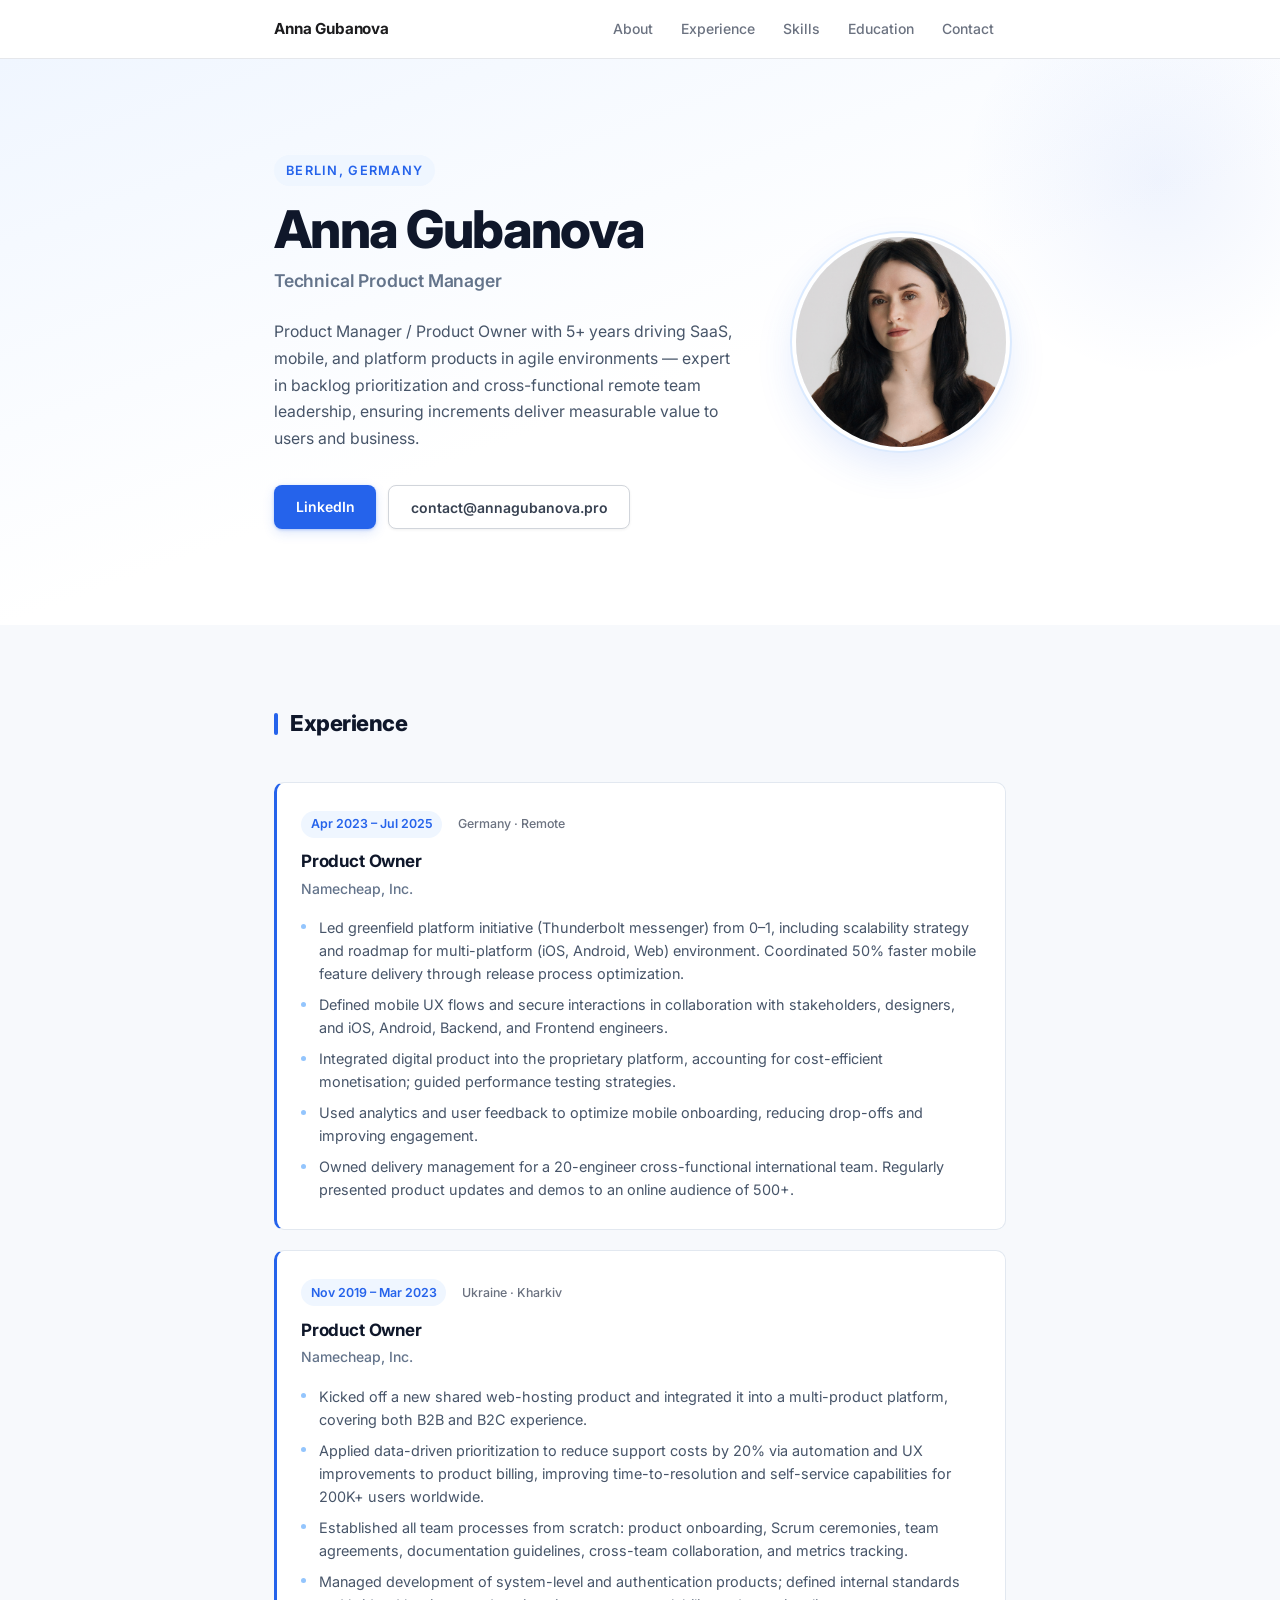
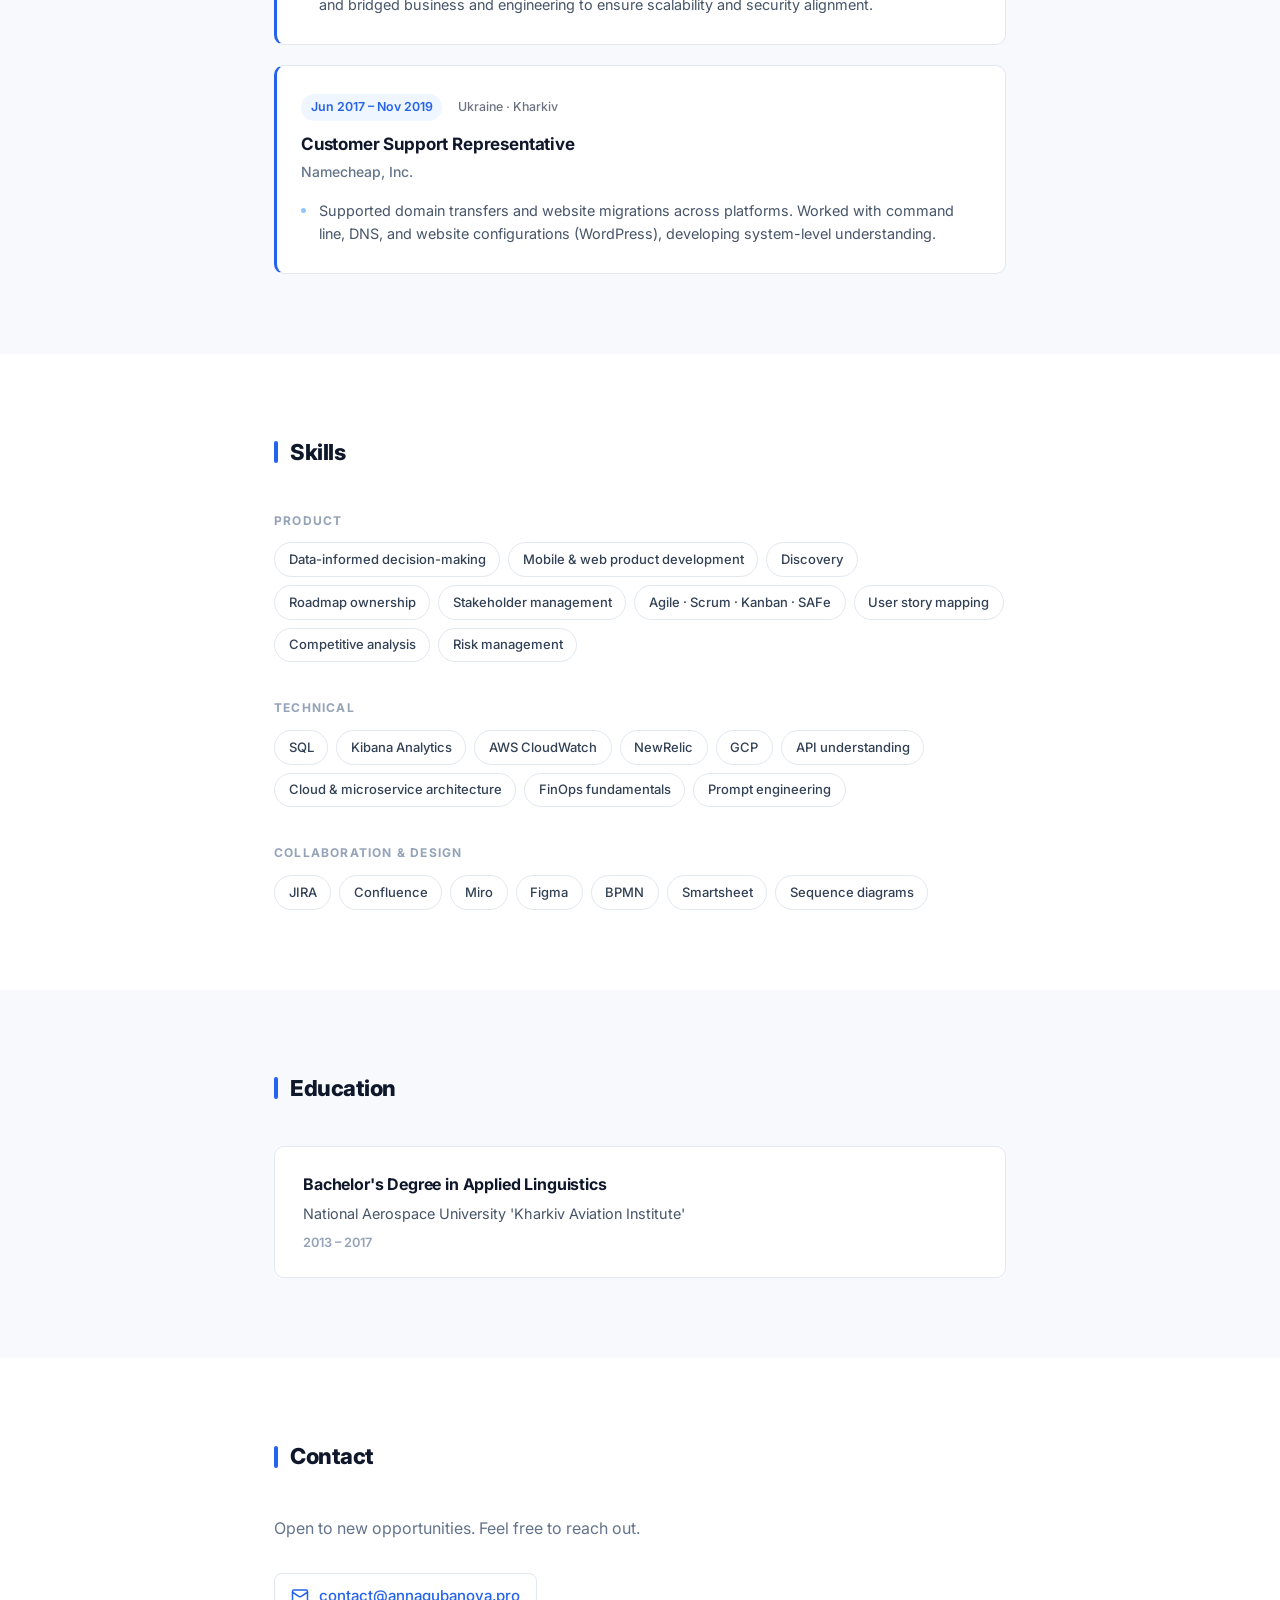
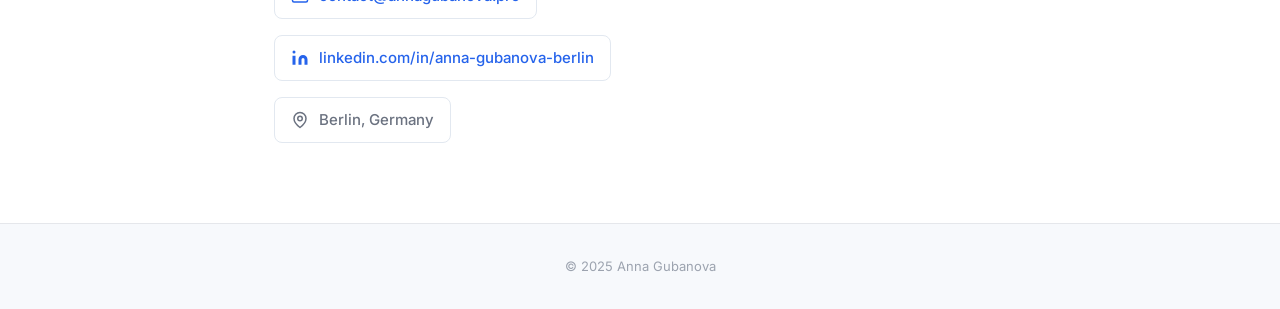
==== annaportfolio/index.html @ b52690c5 "feat: initial portfolio scaffold from Claude" ====
<!DOCTYPE html>
<html lang="en">
<head>
  <meta charset="UTF-8" />
  <meta name="viewport" content="width=device-width, initial-scale=1.0" />
  <title>Anna Gubanova — Technical Product Manager</title>
  <link rel="preconnect" href="https://fonts.googleapis.com" />
  <link rel="preconnect" href="https://fonts.gstatic.com" crossorigin />
  <link href="https://fonts.googleapis.com/css2?family=Inter:wght@400;500;600;700&display=swap" rel="stylesheet" />
  <link rel="stylesheet" href="styles.css" />
</head>
<body>

  <!-- NAV -->
  <header class="site-header">
    <nav class="nav" aria-label="Primary navigation">
      <a class="nav-logo" href="#about">Anna Gubanova</a>
      <button class="nav-toggle" aria-label="Toggle navigation" aria-expanded="false">
        <span></span><span></span><span></span>
      </button>
      <ul class="nav-links" role="list">
        <li><a href="#about">About</a></li>
        <li><a href="#experience">Experience</a></li>
        <li><a href="#skills">Skills</a></li>
        <li><a href="#education">Education</a></li>
        <li><a href="#contact">Contact</a></li>
      </ul>
    </nav>
  </header>

  <main>

    <!-- ABOUT / HERO -->
    <section id="about" class="section section-hero">
      <div class="container hero-layout">
        <div class="hero-content">
          <p class="hero-label">Berlin, Germany</p>
          <h1 class="hero-name">Anna Gubanova</h1>
          <p class="hero-title">Technical Product Manager</p>
          <p class="hero-tagline">
            Product Manager / Product Owner with 5+ years driving SaaS, mobile, and platform products in agile environments — expert in backlog prioritization and cross-functional remote team leadership, ensuring increments deliver measurable value to users and business.
          </p>
          <div class="hero-links">
            <a class="btn" href="https://linkedin.com/in/anna-gubanova-berlin" target="_blank" rel="noopener noreferrer" aria-label="Anna Gubanova on LinkedIn">LinkedIn</a>
            <a class="btn btn-outline" href="mailto:contact@annagubanova.pro" aria-label="Email Anna Gubanova">contact@annagubanova.pro</a>
          </div>
        </div>
        <div class="hero-image-wrap">
          <img class="hero-image" src="images/hero.jpg" alt="Anna Gubanova" />
        </div>
      </div>
    </section>

    <!-- EXPERIENCE -->
    <section id="experience" class="section section-alt">
      <div class="container">
        <h2 class="section-title">Experience</h2>

        <div class="exp-list">

          <article class="exp-card">
            <div class="exp-meta">
              <span class="exp-period">Apr 2023 – Jul 2025</span>
              <span class="exp-location">Germany · Remote</span>
            </div>
            <h3 class="exp-role">Product Owner</h3>
            <p class="exp-company">Namecheap, Inc.</p>
            <ul class="exp-bullets">
              <li>Led greenfield platform initiative (Thunderbolt messenger) from 0–1, including scalability strategy and roadmap for multi-platform (iOS, Android, Web) environment. Coordinated 50% faster mobile feature delivery through release process optimization.</li>
              <li>Defined mobile UX flows and secure interactions in collaboration with stakeholders, designers, and iOS, Android, Backend, and Frontend engineers.</li>
              <li>Integrated digital product into the proprietary platform, accounting for cost-efficient monetisation; guided performance testing strategies.</li>
              <li>Used analytics and user feedback to optimize mobile onboarding, reducing drop-offs and improving engagement.</li>
              <li>Owned delivery management for a 20-engineer cross-functional international team. Regularly presented product updates and demos to an online audience of 500+.</li>
            </ul>
          </article>

          <article class="exp-card">
            <div class="exp-meta">
              <span class="exp-period">Nov 2019 – Mar 2023</span>
              <span class="exp-location">Ukraine · Kharkiv</span>
            </div>
            <h3 class="exp-role">Product Owner</h3>
            <p class="exp-company">Namecheap, Inc.</p>
            <ul class="exp-bullets">
              <li>Kicked off a new shared web-hosting product and integrated it into a multi-product platform, covering both B2B and B2C experience.</li>
              <li>Applied data-driven prioritization to reduce support costs by 20% via automation and UX improvements to product billing, improving time-to-resolution and self-service capabilities for 200K+ users worldwide.</li>
              <li>Established all team processes from scratch: product onboarding, Scrum ceremonies, team agreements, documentation guidelines, cross-team collaboration, and metrics tracking.</li>
              <li>Managed development of system-level and authentication products; defined internal standards and bridged business and engineering to ensure scalability and security alignment.</li>
            </ul>
          </article>

          <article class="exp-card">
            <div class="exp-meta">
              <span class="exp-period">Jun 2017 – Nov 2019</span>
              <span class="exp-location">Ukraine · Kharkiv</span>
            </div>
            <h3 class="exp-role">Customer Support Representative</h3>
            <p class="exp-company">Namecheap, Inc.</p>
            <ul class="exp-bullets">
              <li>Supported domain transfers and website migrations across platforms. Worked with command line, DNS, and website configurations (WordPress), developing system-level understanding.</li>
            </ul>
          </article>

        </div>
      </div>
    </section>

    <!-- SKILLS -->
    <section id="skills" class="section">
      <div class="container">
        <h2 class="section-title">Skills</h2>

        <div class="skills-grid">
          <div class="skills-group">
            <h3 class="skills-group-label">Product</h3>
            <ul class="skills-tags" role="list">
              <li>Data-informed decision-making</li>
              <li>Mobile &amp; web product development</li>
              <li>Discovery</li>
              <li>Roadmap ownership</li>
              <li>Stakeholder management</li>
              <li>Agile · Scrum · Kanban · SAFe</li>
              <li>User story mapping</li>
              <li>Competitive analysis</li>
              <li>Risk management</li>
            </ul>
          </div>

          <div class="skills-group">
            <h3 class="skills-group-label">Technical</h3>
            <ul class="skills-tags" role="list">
              <li>SQL</li>
              <li>Kibana Analytics</li>
              <li>AWS CloudWatch</li>
              <li>NewRelic</li>
              <li>GCP</li>
              <li>API understanding</li>
              <li>Cloud &amp; microservice architecture</li>
              <li>FinOps fundamentals</li>
              <li>Prompt engineering</li>
            </ul>
          </div>

          <div class="skills-group">
            <h3 class="skills-group-label">Collaboration &amp; Design</h3>
            <ul class="skills-tags" role="list">
              <li>JIRA</li>
              <li>Confluence</li>
              <li>Miro</li>
              <li>Figma</li>
              <li>BPMN</li>
              <li>Smartsheet</li>
              <li>Sequence diagrams</li>
            </ul>
          </div>
        </div>
      </div>
    </section>

    <!-- EDUCATION -->
    <section id="education" class="section section-alt">
      <div class="container">
        <h2 class="section-title">Education</h2>
        <div class="edu-card">
          <p class="edu-degree">Bachelor's Degree in Applied Linguistics</p>
          <p class="edu-school">National Aerospace University 'Kharkiv Aviation Institute'</p>
          <p class="edu-period">2013 – 2017</p>
        </div>
      </div>
    </section>

    <!-- CONTACT -->
    <section id="contact" class="section">
      <div class="container">
        <h2 class="section-title">Contact</h2>
        <p class="contact-intro">Open to new opportunities. Feel free to reach out.</p>
        <ul class="contact-list" role="list">
          <li>
            <a href="mailto:contact@annagubanova.pro" aria-label="Send email to Anna Gubanova">
              <svg aria-hidden="true" width="18" height="18" viewBox="0 0 24 24" fill="none" stroke="currentColor" stroke-width="2" stroke-linecap="round" stroke-linejoin="round"><rect x="2" y="4" width="20" height="16" rx="2"/><path d="m22 7-8.97 5.7a1.94 1.94 0 0 1-2.06 0L2 7"/></svg>
              contact@annagubanova.pro
            </a>
          </li>
          <li>
            <a href="https://linkedin.com/in/anna-gubanova-berlin" target="_blank" rel="noopener noreferrer" aria-label="Anna Gubanova on LinkedIn">
              <svg aria-hidden="true" width="18" height="18" viewBox="0 0 24 24" fill="currentColor"><path d="M16 8a6 6 0 0 1 6 6v7h-4v-7a2 2 0 0 0-2-2 2 2 0 0 0-2 2v7h-4v-7a6 6 0 0 1 6-6z"/><rect x="2" y="9" width="4" height="12"/><circle cx="4" cy="4" r="2"/></svg>
              linkedin.com/in/anna-gubanova-berlin
            </a>
          </li>
          <li>
            <span class="contact-location">
              <svg aria-hidden="true" width="18" height="18" viewBox="0 0 24 24" fill="none" stroke="currentColor" stroke-width="2" stroke-linecap="round" stroke-linejoin="round"><path d="M20 10c0 6-8 12-8 12s-8-6-8-12a8 8 0 0 1 16 0Z"/><circle cx="12" cy="10" r="3"/></svg>
              Berlin, Germany
            </span>
          </li>
        </ul>
      </div>
    </section>

  </main>

  <footer class="site-footer">
    <div class="container">
      <p>&copy; 2025 Anna Gubanova</p>
    </div>
  </footer>

  <script>
    // Mobile nav toggle
    const toggle = document.querySelector('.nav-toggle');
    const links = document.querySelector('.nav-links');
    toggle.addEventListener('click', () => {
      const open = toggle.getAttribute('aria-expanded') === 'true';
      toggle.setAttribute('aria-expanded', String(!open));
      links.classList.toggle('is-open');
    });
    // Close nav on link click (mobile)
    links.querySelectorAll('a').forEach(a => {
      a.addEventListener('click', () => {
        toggle.setAttribute('aria-expanded', 'false');
        links.classList.remove('is-open');
      });
    });
  </script>

</body>
</html>
---- annaportfolio/styles.css ----
/* =====================================================
   Reset & Base
   ===================================================== */
*, *::before, *::after {
  box-sizing: border-box;
  margin: 0;
  padding: 0;
}

html {
  scroll-behavior: smooth;
  font-size: 16px;
}

body {
  font-family: 'Inter', system-ui, -apple-system, sans-serif;
  font-size: 1rem;
  line-height: 1.65;
  color: #1c1c1e;
  background: #ffffff;
  -webkit-font-smoothing: antialiased;
}

a {
  color: #2563eb;
  text-decoration: none;
}

a:hover {
  text-decoration: underline;
}

a:focus-visible,
button:focus-visible {
  outline: 2px solid #2563eb;
  outline-offset: 3px;
  border-radius: 2px;
}

ul {
  list-style: none;
}

/* =====================================================
   Layout
   ===================================================== */
.container {
  max-width: 780px;
  margin: 0 auto;
  padding: 0 1.5rem;
}

.section {
  padding: 5rem 0;
}

.section-alt {
  background: #f7f9fc;
}

/* =====================================================
   Nav
   ===================================================== */
.site-header {
  position: sticky;
  top: 0;
  z-index: 100;
  background: rgba(255, 255, 255, 0.96);
  backdrop-filter: blur(8px);
  border-bottom: 1px solid #e5e7eb;
}

.nav {
  max-width: 780px;
  margin: 0 auto;
  padding: 0 1.5rem;
  height: 58px;
  display: flex;
  align-items: center;
  gap: 2rem;
}

.nav-logo {
  font-weight: 700;
  font-size: 0.95rem;
  color: #1c1c1e;
  white-space: nowrap;
  flex-shrink: 0;
  letter-spacing: -0.01em;
}

.nav-logo:hover {
  text-decoration: none;
  color: #2563eb;
}

.nav-links {
  display: flex;
  gap: 0.25rem;
  align-items: center;
  margin-left: auto;
}

.nav-links a {
  font-size: 0.875rem;
  font-weight: 500;
  color: #6b7280;
  padding: 0.4rem 0.75rem;
  border-radius: 6px;
  transition: color 0.15s, background 0.15s;
}

.nav-links a:hover {
  color: #2563eb;
  background: #eff6ff;
  text-decoration: none;
}

.nav-toggle {
  display: none;
  flex-direction: column;
  justify-content: center;
  gap: 5px;
  width: 36px;
  height: 36px;
  background: none;
  border: none;
  cursor: pointer;
  margin-left: auto;
  padding: 4px;
}

.nav-toggle span {
  display: block;
  height: 2px;
  background: #1c1c1e;
  border-radius: 2px;
  transition: transform 0.2s, opacity 0.2s;
}

/* =====================================================
   Hero / About
   ===================================================== */
.section-hero {
  padding-top: 6rem;
  padding-bottom: 6rem;
  background: linear-gradient(160deg, #f0f6ff 0%, #ffffff 55%);
  position: relative;
  overflow: hidden;
}

.section-hero::before {
  content: '';
  position: absolute;
  top: -80px;
  right: -80px;
  width: 400px;
  height: 400px;
  border-radius: 50%;
  background: radial-gradient(circle, rgba(37,99,235,0.07) 0%, transparent 70%);
  pointer-events: none;
}

.hero-layout {
  display: flex;
  align-items: center;
  gap: 3.5rem;
}

.hero-content {
  flex: 1;
  min-width: 0;
}

.hero-image-wrap {
  flex-shrink: 0;
}

.hero-image {
  width: 210px;
  height: 210px;
  border-radius: 50%;
  object-fit: cover;
  object-position: center top;
  display: block;
  box-shadow: 0 0 0 4px #ffffff, 0 0 0 6px #dbeafe, 0 16px 40px rgba(37,99,235,0.15);
}

.hero-label {
  display: inline-flex;
  align-items: center;
  gap: 0.4rem;
  font-size: 0.8rem;
  font-weight: 600;
  color: #2563eb;
  text-transform: uppercase;
  letter-spacing: 0.1em;
  margin-bottom: 1rem;
  background: #eff6ff;
  padding: 0.3rem 0.75rem;
  border-radius: 100px;
}

.hero-name {
  font-size: clamp(2.25rem, 6vw, 3.25rem);
  font-weight: 800;
  line-height: 1.08;
  letter-spacing: -0.03em;
  color: #0f172a;
  margin-bottom: 0.5rem;
}

.hero-title {
  font-size: 1.1rem;
  font-weight: 600;
  color: #64748b;
  margin-bottom: 1.5rem;
  letter-spacing: -0.01em;
}

.hero-tagline {
  font-size: 0.9875rem;
  color: #475569;
  max-width: 600px;
  margin-bottom: 2rem;
  line-height: 1.7;
}

.hero-links {
  display: flex;
  flex-wrap: wrap;
  gap: 0.75rem;
}

/* =====================================================
   Buttons
   ===================================================== */
.btn {
  display: inline-block;
  padding: 0.6rem 1.35rem;
  background: #2563eb;
  color: #ffffff;
  font-size: 0.875rem;
  font-weight: 600;
  border-radius: 8px;
  transition: background 0.15s, box-shadow 0.15s, transform 0.1s;
  box-shadow: 0 1px 3px rgba(37,99,235,0.3), 0 4px 12px rgba(37,99,235,0.15);
}

.btn:hover {
  background: #1d4ed8;
  text-decoration: none;
  color: #ffffff;
  box-shadow: 0 2px 6px rgba(37,99,235,0.35), 0 6px 20px rgba(37,99,235,0.2);
  transform: translateY(-1px);
}

.btn-outline {
  background: #ffffff;
  color: #374151;
  border: 1.5px solid #d1d5db;
  box-shadow: 0 1px 3px rgba(0,0,0,0.06);
}

.btn-outline:hover {
  background: #f9fafb;
  border-color: #9ca3af;
  text-decoration: none;
  color: #1c1c1e;
  transform: translateY(-1px);
  box-shadow: 0 2px 6px rgba(0,0,0,0.1);
}

/* =====================================================
   Section Title
   ===================================================== */
.section-title {
  font-size: 1.375rem;
  font-weight: 800;
  color: #0f172a;
  margin-bottom: 2.5rem;
  letter-spacing: -0.02em;
  display: flex;
  align-items: center;
  gap: 0.75rem;
}

.section-title::before {
  content: '';
  display: inline-block;
  width: 4px;
  height: 1.375rem;
  background: #2563eb;
  border-radius: 2px;
  flex-shrink: 0;
}

/* =====================================================
   Experience
   ===================================================== */
.exp-list {
  display: flex;
  flex-direction: column;
  gap: 1.25rem;
}

.exp-card {
  padding: 1.75rem 1.75rem 1.75rem 1.5rem;
  background: #ffffff;
  border: 1px solid #e2e8f0;
  border-left: 3px solid #2563eb;
  border-radius: 10px;
  transition: box-shadow 0.2s, transform 0.2s;
}

.exp-card:hover {
  box-shadow: 0 4px 16px rgba(0,0,0,0.07);
  transform: translateY(-2px);
}

.exp-meta {
  display: flex;
  flex-wrap: wrap;
  gap: 0.35rem 1rem;
  margin-bottom: 0.6rem;
}

.exp-period {
  font-size: 0.775rem;
  font-weight: 600;
  color: #2563eb;
  background: #eff6ff;
  padding: 0.2rem 0.6rem;
  border-radius: 100px;
}

.exp-location {
  font-size: 0.775rem;
  font-weight: 500;
  color: #6b7280;
  display: flex;
  align-items: center;
  gap: 0.3rem;
}

.exp-role {
  font-size: 1.0625rem;
  font-weight: 700;
  color: #0f172a;
  margin-bottom: 0.1rem;
  letter-spacing: -0.01em;
}

.exp-company {
  font-size: 0.875rem;
  font-weight: 500;
  color: #64748b;
  margin-bottom: 1rem;
}

.exp-bullets {
  list-style: none;
  display: flex;
  flex-direction: column;
  gap: 0.5rem;
}

.exp-bullets li {
  font-size: 0.9rem;
  color: #475569;
  padding-left: 1.1rem;
  position: relative;
  line-height: 1.6;
}

.exp-bullets li::before {
  content: '';
  position: absolute;
  left: 0;
  top: 0.6em;
  width: 5px;
  height: 5px;
  background: #93c5fd;
  border-radius: 50%;
}

/* =====================================================
   Skills
   ===================================================== */
.skills-grid {
  display: flex;
  flex-direction: column;
  gap: 2.25rem;
}

.skills-group {
  display: flex;
  flex-direction: column;
  gap: 0.75rem;
}

.skills-group-label {
  font-size: 0.75rem;
  font-weight: 700;
  color: #94a3b8;
  text-transform: uppercase;
  letter-spacing: 0.1em;
}

.skills-tags {
  display: flex;
  flex-wrap: wrap;
  gap: 0.5rem;
}

.skills-tags li {
  font-size: 0.8125rem;
  font-weight: 500;
  color: #334155;
  background: #ffffff;
  border: 1px solid #e2e8f0;
  padding: 0.35rem 0.85rem;
  border-radius: 100px;
  transition: border-color 0.15s, background 0.15s, color 0.15s;
  cursor: default;
}

.skills-tags li:hover {
  border-color: #93c5fd;
  background: #eff6ff;
  color: #1d4ed8;
}

/* Per-group accent colors */
.skills-group:nth-child(1) .skills-tags li:hover {
  border-color: #93c5fd;
  background: #eff6ff;
  color: #1d4ed8;
}

.skills-group:nth-child(2) .skills-tags li:hover {
  border-color: #a5b4fc;
  background: #eef2ff;
  color: #4338ca;
}

.skills-group:nth-child(3) .skills-tags li:hover {
  border-color: #6ee7b7;
  background: #f0fdf4;
  color: #065f46;
}

/* =====================================================
   Education
   ===================================================== */
.edu-card {
  padding: 1.5rem 1.75rem;
  background: #ffffff;
  border: 1px solid #e2e8f0;
  border-radius: 10px;
  display: flex;
  flex-direction: column;
  gap: 0.3rem;
}

.edu-degree {
  font-size: 1rem;
  font-weight: 700;
  color: #0f172a;
  letter-spacing: -0.01em;
}

.edu-school {
  font-size: 0.9rem;
  color: #475569;
}

.edu-period {
  font-size: 0.8rem;
  color: #94a3b8;
  font-weight: 600;
  margin-top: 0.1rem;
}

/* =====================================================
   Contact
   ===================================================== */
.contact-intro {
  font-size: 1rem;
  color: #64748b;
  margin-bottom: 2rem;
}

.contact-list {
  display: flex;
  flex-direction: column;
  gap: 1rem;
}

.contact-list li {
  display: flex;
  align-items: center;
}

.contact-list a,
.contact-location {
  display: inline-flex;
  align-items: center;
  gap: 0.65rem;
  font-size: 0.9375rem;
  font-weight: 500;
  padding: 0.6rem 1rem;
  border-radius: 8px;
  border: 1px solid #e2e8f0;
  background: #ffffff;
  color: #374151;
  transition: border-color 0.15s, background 0.15s, box-shadow 0.15s;
}

.contact-list a {
  color: #2563eb;
}

.contact-list a:hover {
  text-decoration: none;
  border-color: #bfdbfe;
  background: #eff6ff;
  box-shadow: 0 2px 8px rgba(37,99,235,0.08);
}

.contact-location {
  color: #6b7280;
  cursor: default;
}

/* =====================================================
   Footer
   ===================================================== */
.site-footer {
  border-top: 1px solid #e5e7eb;
  padding: 2rem 0;
  background: #f7f9fc;
}

.site-footer p {
  font-size: 0.8125rem;
  color: #9ca3af;
  text-align: center;
}

/* =====================================================
   Responsive — Mobile
   ===================================================== */
@media (max-width: 640px) {
  .section {
    padding: 3.5rem 0;
  }

  .section-hero {
    padding-top: 3.5rem;
    padding-bottom: 3.5rem;
  }

  .nav-toggle {
    display: flex;
  }

  .nav-links {
    display: none;
    position: absolute;
    top: 58px;
    left: 0;
    right: 0;
    background: #ffffff;
    border-bottom: 1px solid #e5e7eb;
    flex-direction: column;
    align-items: flex-start;
    gap: 0;
    margin-left: 0;
    padding: 0.5rem 0;
  }

  .nav-links.is-open {
    display: flex;
  }

  .nav-links a {
    display: block;
    width: 100%;
    padding: 0.75rem 1.5rem;
    font-size: 1rem;
    border-radius: 0;
  }

  .hero-layout {
    flex-direction: column-reverse;
    gap: 2rem;
  }

  .hero-image {
    width: 140px;
    height: 140px;
  }

  .exp-card {
    padding: 1.25rem 1.25rem 1.25rem 1rem;
  }

  .hero-links {
    flex-direction: column;
    align-items: stretch;
  }

  .btn {
    text-align: center;
  }

  .contact-list a,
  .contact-location {
    width: 100%;
  }
}
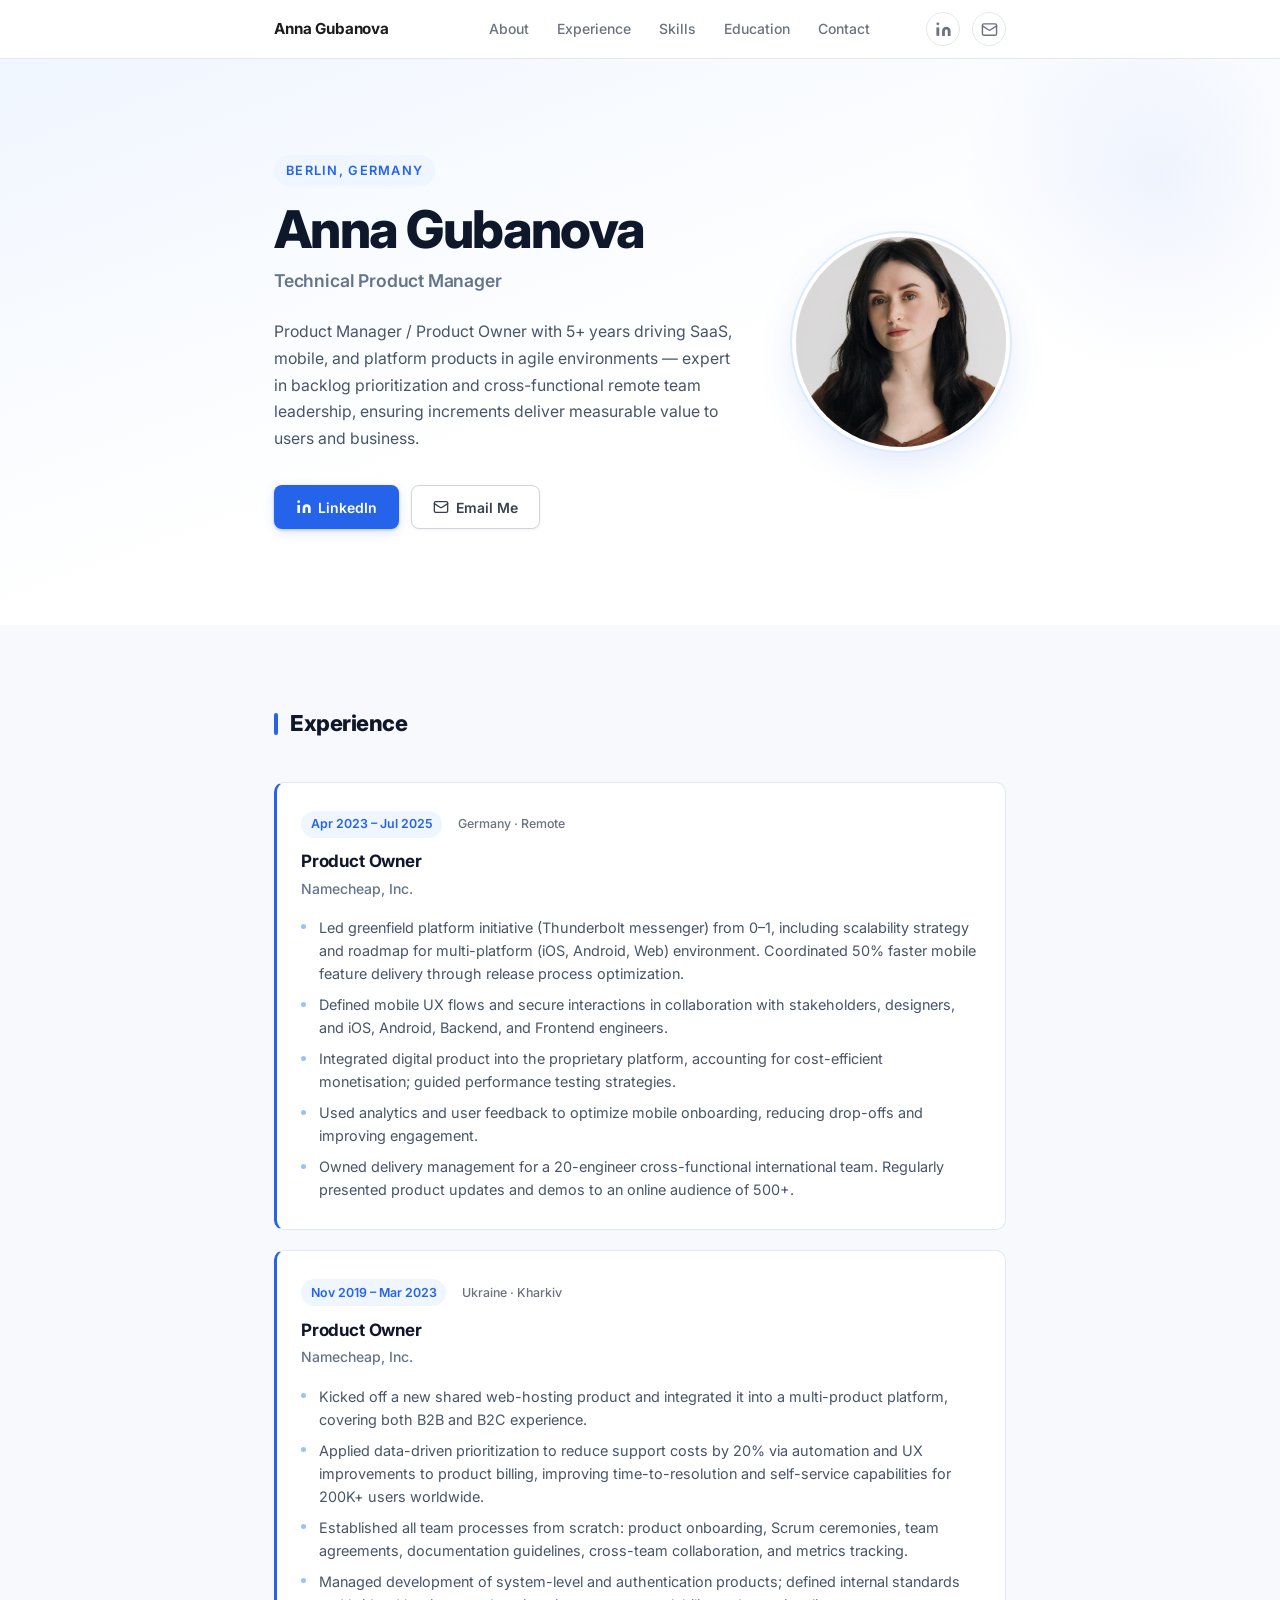
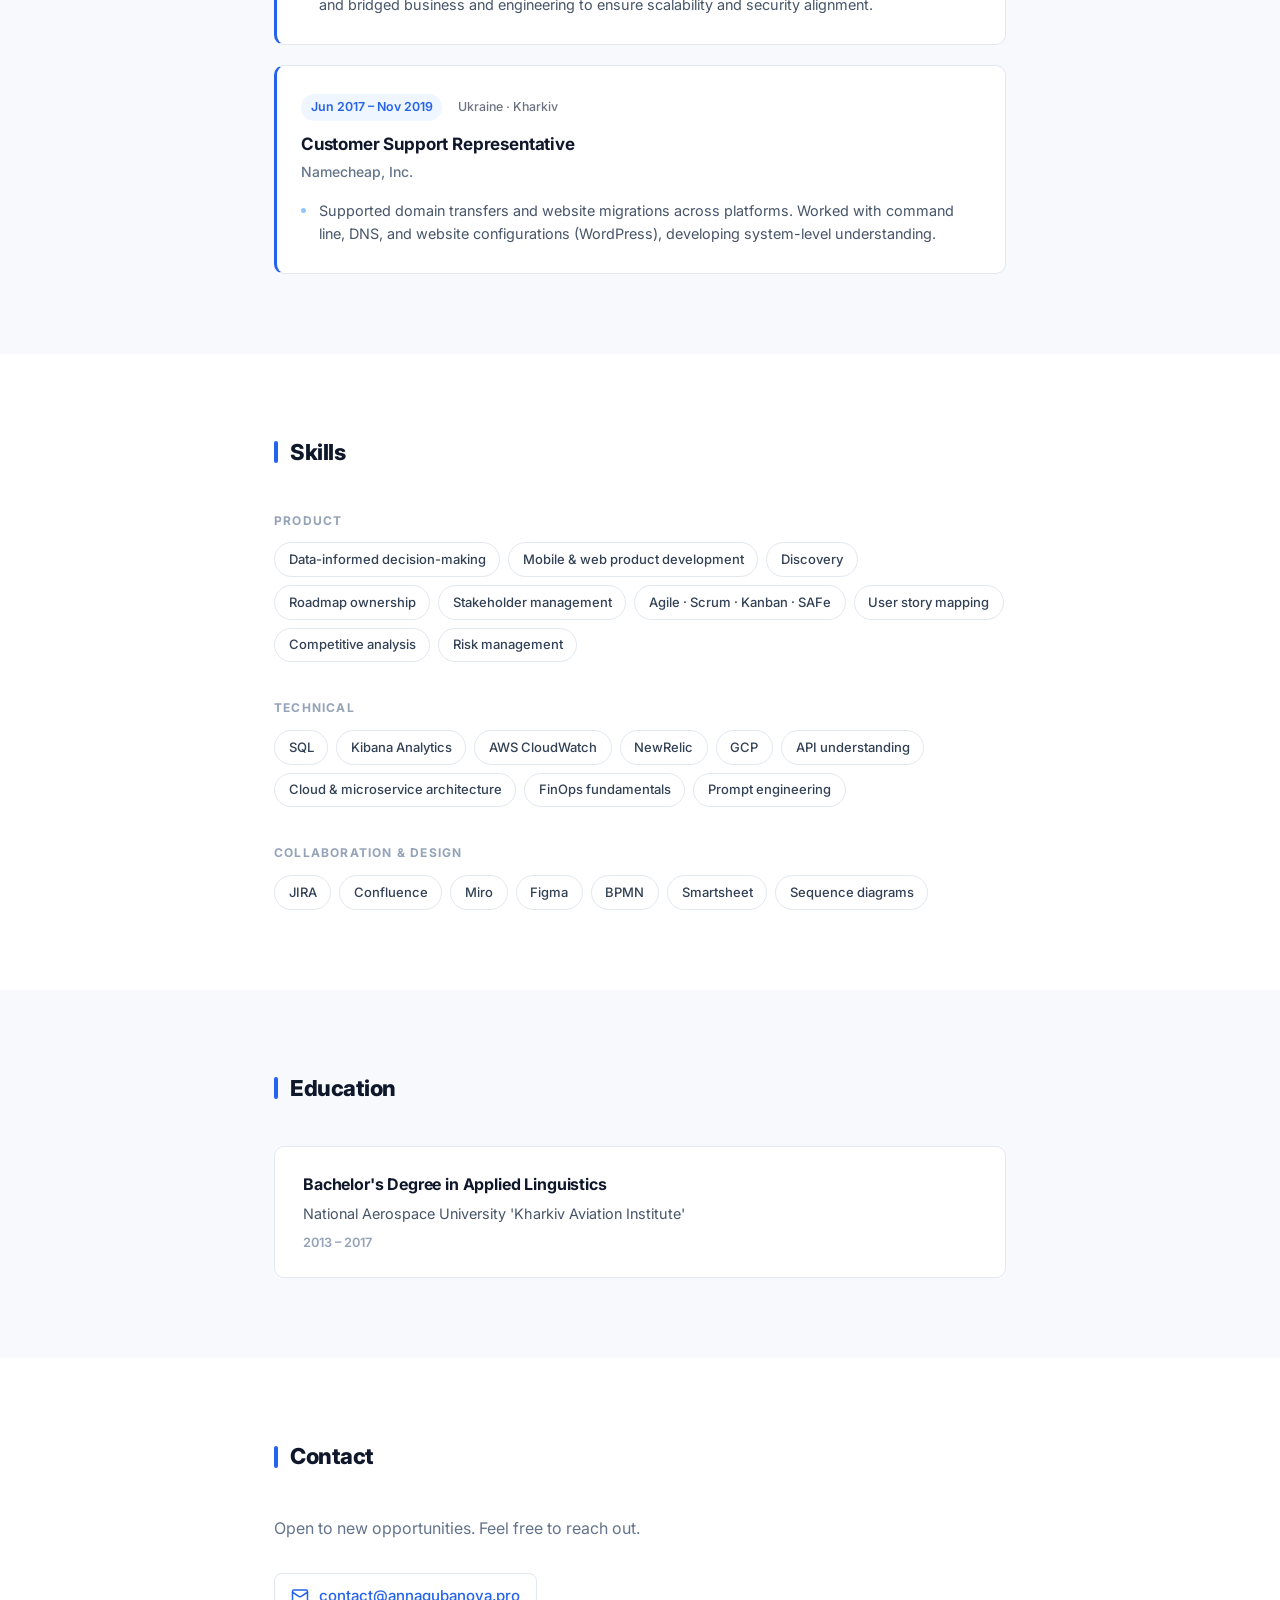
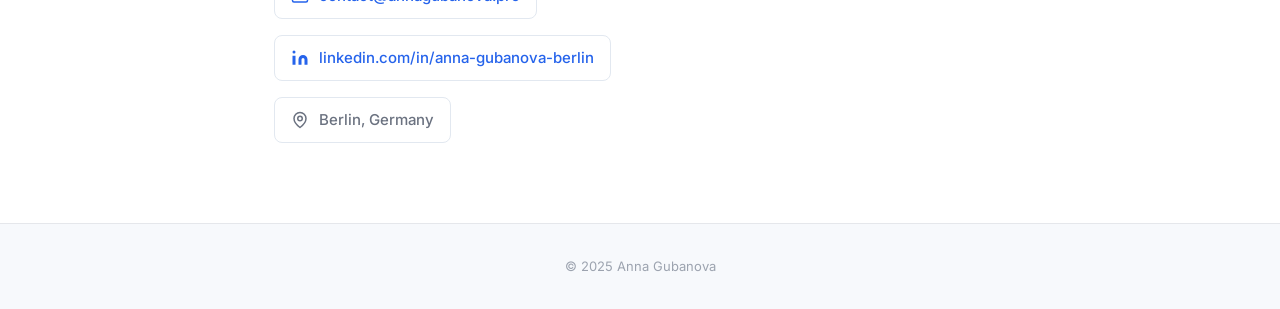
==== commit 5823008a: "Added contact and floating buttons" ====
--- a/annaportfolio/index.html
+++ b/annaportfolio/index.html
@@ -25,6 +25,14 @@
         <li><a href="#education">Education</a></li>
         <li><a href="#contact">Contact</a></li>
       </ul>
+      <div class="nav-contacts" id="floatingContacts">
+        <a href="https://linkedin.com/in/anna-gubanova-berlin" target="_blank" rel="noopener noreferrer" class="floating-btn" aria-label="LinkedIn">
+          <svg aria-hidden="true" width="17" height="17" viewBox="0 0 24 24" fill="currentColor"><path d="M16 8a6 6 0 0 1 6 6v7h-4v-7a2 2 0 0 0-2-2 2 2 0 0 0-2 2v7h-4v-7a6 6 0 0 1 6-6z"/><rect x="2" y="9" width="4" height="12"/><circle cx="4" cy="4" r="2"/></svg>
+        </a>
+        <a href="mailto:contact@annagubanova.pro" class="floating-btn" aria-label="Email">
+          <svg aria-hidden="true" width="17" height="17" viewBox="0 0 24 24" fill="none" stroke="currentColor" stroke-width="2" stroke-linecap="round" stroke-linejoin="round"><rect x="2" y="4" width="20" height="16" rx="2"/><path d="m22 7-8.97 5.7a1.94 1.94 0 0 1-2.06 0L2 7"/></svg>
+        </a>
+      </div>
     </nav>
   </header>
 
@@ -41,8 +49,14 @@
             Product Manager / Product Owner with 5+ years driving SaaS, mobile, and platform products in agile environments — expert in backlog prioritization and cross-functional remote team leadership, ensuring increments deliver measurable value to users and business.
           </p>
           <div class="hero-links">
-            <a class="btn" href="https://linkedin.com/in/anna-gubanova-berlin" target="_blank" rel="noopener noreferrer" aria-label="Anna Gubanova on LinkedIn">LinkedIn</a>
-            <a class="btn btn-outline" href="mailto:contact@annagubanova.pro" aria-label="Email Anna Gubanova">contact@annagubanova.pro</a>
+            <a class="btn" href="https://linkedin.com/in/anna-gubanova-berlin" target="_blank" rel="noopener noreferrer" aria-label="Anna Gubanova on LinkedIn">
+            <svg aria-hidden="true" width="16" height="16" viewBox="0 0 24 24" fill="currentColor" style="flex-shrink:0"><path d="M16 8a6 6 0 0 1 6 6v7h-4v-7a2 2 0 0 0-2-2 2 2 0 0 0-2 2v7h-4v-7a6 6 0 0 1 6-6z"/><rect x="2" y="9" width="4" height="12"/><circle cx="4" cy="4" r="2"/></svg>
+            LinkedIn
+          </a>
+            <a class="btn btn-outline" href="mailto:contact@annagubanova.pro" aria-label="Email Anna Gubanova">
+            <svg aria-hidden="true" width="16" height="16" viewBox="0 0 24 24" fill="none" stroke="currentColor" stroke-width="2" stroke-linecap="round" stroke-linejoin="round" style="flex-shrink:0"><rect x="2" y="4" width="20" height="16" rx="2"/><path d="m22 7-8.97 5.7a1.94 1.94 0 0 1-2.06 0L2 7"/></svg>
+            Email Me
+          </a>
           </div>
         </div>
         <div class="hero-image-wrap">
@@ -199,6 +213,10 @@
 
   </main>
 
+  <button class="back-to-top" id="backToTop" aria-label="Back to top">
+    <svg aria-hidden="true" width="20" height="20" viewBox="0 0 24 24" fill="none" stroke="currentColor" stroke-width="2.5" stroke-linecap="round" stroke-linejoin="round"><path d="M12 19V5"/><path d="M5 12l7-7 7 7"/></svg>
+  </button>
+
   <footer class="site-footer">
     <div class="container">
       <p>&copy; 2025 Anna Gubanova</p>
@@ -221,6 +239,24 @@
         links.classList.remove('is-open');
       });
     });
+
+    // Back to top button
+    const backToTop = document.getElementById('backToTop');
+    window.addEventListener('scroll', () => {
+      backToTop.classList.toggle('is-visible', window.scrollY > 400);
+    }, { passive: true });
+    backToTop.addEventListener('click', () => {
+      window.scrollTo({ top: 0, behavior: 'smooth' });
+    });
+
+    // Floating contact buttons — appear once hero is scrolled past
+    const floatingContacts = document.getElementById('floatingContacts');
+    const heroSection = document.getElementById('about');
+    const heroObserver = new IntersectionObserver(
+      ([entry]) => floatingContacts.classList.toggle('is-visible', !entry.isIntersecting),
+      { threshold: 0 }
+    );
+    heroObserver.observe(heroSection);
   </script>
 
 </body>
--- a/annaportfolio/styles.css
+++ b/annaportfolio/styles.css
@@ -236,7 +236,9 @@
    Buttons
    ===================================================== */
 .btn {
-  display: inline-block;
+  display: inline-flex;
+  align-items: center;
+  gap: 0.4rem;
   padding: 0.6rem 1.35rem;
   background: #2563eb;
   color: #ffffff;
@@ -549,6 +551,83 @@
 }
 
 /* =====================================================
+   Nav Contact Buttons
+   ===================================================== */
+.nav-contacts {
+  display: flex;
+  align-items: center;
+  gap: 0.75rem;
+  margin-left: 0.75rem;
+  opacity: 0;
+  pointer-events: none;
+  transform: translateX(6px);
+  transition: opacity 0.25s, transform 0.25s;
+}
+
+.nav-contacts.is-visible {
+  opacity: 1;
+  pointer-events: auto;
+  transform: translateX(0);
+}
+
+.floating-btn {
+  width: 34px;
+  height: 34px;
+  border-radius: 50%;
+  background: transparent;
+  color: #6b7280;
+  border: 1px solid #e2e8f0;
+  display: flex;
+  align-items: center;
+  justify-content: center;
+  transition: background 0.15s, color 0.15s, border-color 0.15s;
+}
+
+.floating-btn:hover {
+  text-decoration: none;
+  background: #2563eb;
+  color: #ffffff;
+  border-color: #2563eb;
+}
+
+/* =====================================================
+   Back to Top
+   ===================================================== */
+.back-to-top {
+  position: fixed;
+  bottom: 2rem;
+  right: 2rem;
+  z-index: 200;
+  width: 44px;
+  height: 44px;
+  border-radius: 50%;
+  background: #2563eb;
+  color: #ffffff;
+  border: none;
+  cursor: pointer;
+  display: flex;
+  align-items: center;
+  justify-content: center;
+  box-shadow: 0 4px 14px rgba(37,99,235,0.35);
+  opacity: 0;
+  transform: translateY(12px);
+  pointer-events: none;
+  transition: opacity 0.25s, transform 0.25s, background 0.15s;
+}
+
+.back-to-top.is-visible {
+  opacity: 1;
+  transform: translateY(0);
+  pointer-events: auto;
+}
+
+.back-to-top:hover {
+  background: #1d4ed8;
+  box-shadow: 0 6px 20px rgba(37,99,235,0.45);
+  transform: translateY(-2px);
+}
+
+/* =====================================================
    Responsive — Mobile
    ===================================================== */
 @media (max-width: 640px) {
@@ -559,6 +638,10 @@
   .section-hero {
     padding-top: 3.5rem;
     padding-bottom: 3.5rem;
+  }
+
+  .nav-contacts {
+    display: none;
   }
 
   .nav-toggle {
